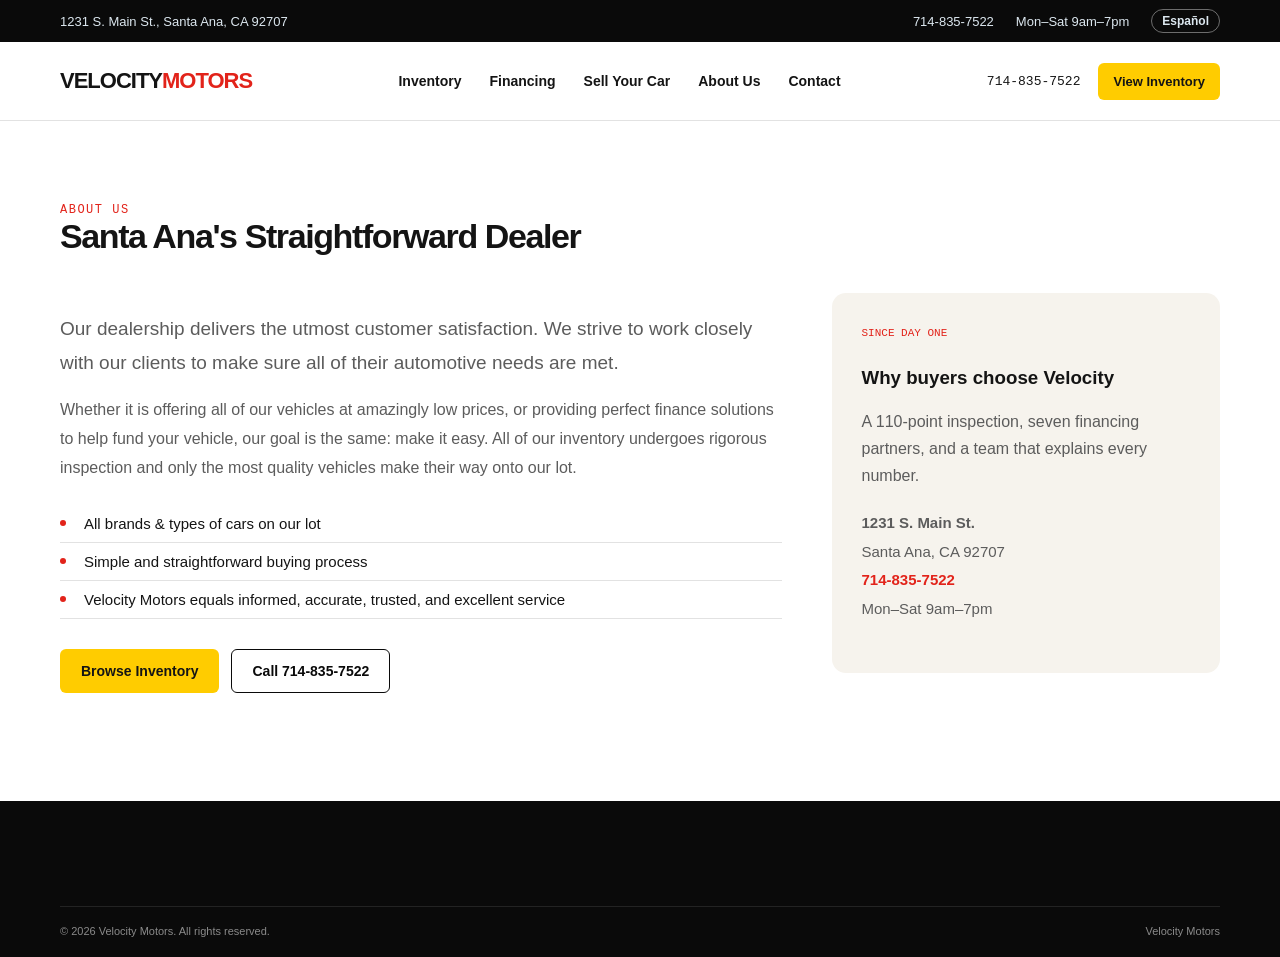
==== about.html @ 2717da7c "Add files via upload" ====
<!DOCTYPE html>
<html lang="en">
<head>
<meta charset="UTF-8"><meta name="viewport" content="width=device-width,initial-scale=1">
<title>About Us | Velocity Motors</title><link rel="stylesheet" href="styles.css">
</head>
<body>
<div class="topbar"><div class="container"><span>1231 S. Main St., Santa Ana, CA 92707</span><div class="topbar-links"><a href="tel:714-835-7522">714-835-7522</a><span data-en="Mon–Sat 9am–7pm" data-es="Lun–Sáb 9am–7pm">Mon–Sat 9am–7pm</span><button id="langToggle" class="lang-toggle">Español</button></div></div></div>
<header class="header"><div class="container"><a href="index.html" class="logo">VELOCITY<span>MOTORS</span></a><nav class="nav"><a href="inventory.html" data-en="Inventory" data-es="Inventario">Inventory</a><a href="financing.html" data-en="Financing" data-es="Financiamiento">Financing</a><a href="sell-your-car.html" data-en="Sell Your Car" data-es="Vende tu Auto">Sell Your Car</a><a href="about.html" data-en="About Us" data-es="Sobre Nosotros">About Us</a><a href="index.html#visit" data-en="Contact" data-es="Contacto">Contact</a></nav><div class="header-cta"><span class="phone-cta">714-835-7522</span><a href="inventory.html" class="btn btn-primary btn-sm" data-en="View Inventory" data-es="Ver Inventario">View Inventory</a></div></div></header>

<main class="section"><div class="container">
<div class="section-head"><div>
  <span class="eyebrow" style="color:var(--red)" data-en="About Us" data-es="Sobre Nosotros">About Us</span>
  <h2 data-en="Santa Ana's Straightforward Dealer" data-es="El Distribuidor Honesto de Santa Ana">Santa Ana's Straightforward Dealer</h2>
</div></div>

<div class="about-grid">
  <div>
    <p class="about-lead" data-en="Our dealership delivers the utmost customer satisfaction. We strive to work closely with our clients to make sure all of their automotive needs are met." data-es="Nuestro concesionario ofrece la máxima satisfacción al cliente. Nos esforzamos por trabajar de cerca con nuestros clientes para asegurarnos de que todas sus necesidades automotrices sean atendidas.">Our dealership delivers the utmost customer satisfaction. We strive to work closely with our clients to make sure all of their automotive needs are met.</p>
    <p data-en="Whether it is offering all of our vehicles at amazingly low prices, or providing perfect finance solutions to help fund your vehicle, our goal is the same: make it easy. All of our inventory undergoes rigorous inspection and only the most quality vehicles make their way onto our lot." data-es="Ya sea ofreciendo todos nuestros vehículos a precios increíblemente bajos, o brindando las soluciones de financiamiento perfectas para ayudarte a costear tu vehículo, nuestro objetivo es el mismo: hacerlo fácil. Todo nuestro inventario pasa por una inspección rigurosa y solo los vehículos de mayor calidad llegan a nuestro lote.">Whether it is offering all of our vehicles at amazingly low prices, or providing perfect finance solutions to help fund your vehicle, our goal is the same: make it easy. All of our inventory undergoes rigorous inspection and only the most quality vehicles make their way onto our lot.</p>

    <ul class="about-list">
      <li><span class="dot"></span><span data-en="All brands & types of cars on our lot" data-es="Todas las marcas y tipos de autos en nuestro lote">All brands & types of cars on our lot</span></li>
      <li><span class="dot"></span><span data-en="Simple and straightforward buying process" data-es="Proceso de compra simple y directo">Simple and straightforward buying process</span></li>
      <li><span class="dot"></span><span data-en="Velocity Motors equals informed, accurate, trusted, and excellent service" data-es="Velocity Motors es sinónimo de servicio informado, preciso, confiable y excelente">Velocity Motors equals informed, accurate, trusted, and excellent service</span></li>
    </ul>

    <div class="hero-actions" style="margin-top:10px">
      <a href="inventory.html" class="btn btn-primary" data-en="Browse Inventory" data-es="Ver Inventario">Browse Inventory</a>
      <a href="tel:714-835-7522" class="btn btn-outline" data-en="Call 714-835-7522" data-es="Llamar al 714-835-7522">Call 714-835-7522</a>
    </div>
  </div>

  <div class="about-side">
    <div class="feature-num" style="color:var(--red)" data-en="Since Day One" data-es="Desde el Primer Día">Since Day One</div>
    <h3 data-en="Why buyers choose Velocity" data-es="Por qué los compradores eligen Velocity">Why buyers choose Velocity</h3>
    <p style="color:var(--muted);line-height:1.7;margin:10px 0 20px" data-en="A 110-point inspection, seven financing partners, and a team that explains every number." data-es="Una inspección de 110 puntos, siete socios de financiamiento, y un equipo que explica cada número.">A 110-point inspection, seven financing partners, and a team that explains every number.</p>
    <p style="font-size:15px;line-height:1.9">
      <strong>1231 S. Main St.</strong><br>Santa Ana, CA 92707<br>
      <a href="tel:714-835-7522" style="color:var(--red);font-weight:600">714-835-7522</a><br>
      <span data-en="Mon–Sat 9am–7pm" data-es="Lun–Sáb 9am–7pm">Mon–Sat 9am–7pm</span>
    </p>
  </div>
</div>

</div></main>

<footer class="footer"><div class="container"><div class="footer-bottom"><span data-en="© 2026 Velocity Motors. All rights reserved." data-es="© 2026 Velocity Motors. Todos los derechos reservados.">© 2026 Velocity Motors. All rights reserved.</span><a href="index.html">Velocity Motors</a></div></div></footer>
<script src="script.js"></script>
</body></html>
---- styles.css ----
:root{
  --navy:#0a0a0a;
  --navy-2:#222;
  --orange:#ffcc00;
  --orange-2:#e0b400;
  --red:#e2231a;
  --red-2:#b81b13;
  --cream:#f6f3ed;
  --white:#fff;
  --ink:#141414;
  --muted:#5c5c5c;
  --line:#e2e2e2;
  --shadow:0 18px 50px rgba(0,0,0,.18);
}
*{box-sizing:border-box}
html{scroll-behavior:smooth}
body{margin:0;font-family:Inter,Arial,sans-serif;color:var(--ink);background:#fff}
a{text-decoration:none;color:inherit}
img{max-width:100%;display:block}
.container{width:min(1160px,calc(100% - 40px));margin:auto}
.topbar{background:var(--navy);color:#dce7ef;font-size:13px;padding:9px 0}
.topbar .container,.header .container{display:flex;align-items:center;justify-content:space-between;gap:20px}
.topbar-links{display:flex;align-items:center;gap:22px}
.topbar-links a:hover{color:var(--orange)}
.header{background:#fff;border-bottom:1px solid var(--line);position:sticky;top:0;z-index:20}
.header .container{height:78px}
.logo,.footer-logo{font-family:"Space Grotesk",Arial,sans-serif;font-weight:700;font-size:22px;letter-spacing:-1px}
.logo span,.footer-logo span{color:var(--red)}
.nav{display:flex;gap:28px;font-size:14px;font-weight:600}
.nav a:hover{color:var(--red)}
.header-cta{display:flex;align-items:center;gap:18px}
.lang-toggle{background:transparent;border:1px solid rgba(255,255,255,.4);color:#dce7ef;font-size:12px;font-weight:600;padding:4px 10px;border-radius:20px;cursor:pointer;transition:.2s ease}
.lang-toggle:hover{background:var(--orange);border-color:var(--orange);color:var(--ink)}
.phone-cta{font-family:"IBM Plex Mono",monospace;font-size:13px}
.btn{display:inline-flex;align-items:center;justify-content:center;border:1px solid transparent;padding:13px 20px;border-radius:6px;font-weight:700;font-size:14px;transition:.2s ease;cursor:pointer}
.btn:hover{transform:translateY(-1px)}
.btn-primary{background:var(--orange);color:var(--ink)}.btn-primary:hover{background:var(--orange-2)}
.btn-secondary{background:var(--navy);color:#fff}.btn-secondary:hover{background:var(--navy-2)}
.btn-outline{border-color:var(--navy);color:var(--navy);background:#fff}
.btn-outline:hover{background:var(--navy);color:#fff}
.btn-outline-light{border-color:rgba(255,255,255,.45);color:#fff;background:transparent}
.btn-outline-light:hover{background:#fff;color:var(--navy)}
.btn-sm{padding:10px 14px;font-size:13px}.btn-block{width:100%}
.hero{background:linear-gradient(110deg,#000 0%,#161616 64%,#252525 100%);color:#fff;position:relative;overflow:hidden}
.hero-carousel{position:absolute;inset:0;z-index:0}
.hero-carousel-slide{position:absolute;inset:0;width:100%;height:100%;object-fit:cover;opacity:0;transition:opacity 1.6s ease}
.hero-carousel-slide.active{opacity:1}
.hero-inner{position:relative;z-index:1;min-height:560px;padding:75px 0;display:flex;align-items:center}
.hero-text-panel{max-width:640px}
.hero-text-panel h1,.hero-text-panel .eyebrow,.hero-text-panel p,.hero-text-panel .hero-stat-num,.hero-text-panel .hero-stat-label{text-shadow:0 2px 14px rgba(0,0,0,.85)}
.hero:after{content:"";position:absolute;width:520px;height:520px;border:1px solid rgba(255,255,255,.08);border-radius:50%;right:-170px;top:-170px}
.eyebrow{font-family:"IBM Plex Mono",monospace;color:var(--red);font-size:12px;text-transform:uppercase;letter-spacing:1.5px}
h1,h2,h3,h4{font-family:"Space Grotesk",Arial,sans-serif}
h1{font-size:clamp(42px,5vw,68px);line-height:.98;letter-spacing:-3px;margin:18px 0 22px}
.hero p{color:#cfcfcf;max-width:650px;line-height:1.7;font-size:17px}
.hero-actions{display:flex;gap:12px;flex-wrap:wrap;margin:30px 0}
.hero-stats{display:flex;gap:42px;margin-top:45px}
.hero-stat-num{font-family:"IBM Plex Mono",monospace;font-size:25px;font-weight:500}
.hero-stat-label{font-size:11px;text-transform:uppercase;letter-spacing:1px;color:#a3a3a3;margin-top:5px}
.search-card{background:#fff;color:var(--ink);padding:30px;border-radius:10px;box-shadow:var(--shadow);position:relative;z-index:2}
.search-card h3{font-size:24px;margin:0 0 5px}.sub{color:var(--muted);font-size:14px;margin:0}
.search-row{display:grid;grid-template-columns:1fr 1fr;gap:12px;margin-top:18px}
.field label{display:block;font-size:11px;font-weight:700;text-transform:uppercase;letter-spacing:.7px;margin-bottom:7px;color:#63707c}
select{width:100%;padding:12px;border:1px solid var(--line);border-radius:5px;background:#fff;font:inherit;color:var(--ink)}
.search-card .btn{margin-top:20px}
.trust-strip{background:var(--orange);color:var(--ink)}
.trust-strip .container{display:grid;grid-template-columns:repeat(4,1fr)}
.trust-item{padding:17px 12px;font-size:12px;font-weight:700;text-align:center;border-right:1px solid rgba(0,0,0,.15)}
.trust-item:last-child{border:0}.dot{display:inline-block;width:6px;height:6px;border-radius:50%;background:var(--red);margin-right:8px;vertical-align:2px}
.section{padding:78px 0}
.section-head{display:flex;justify-content:space-between;align-items:end;margin-bottom:30px}
.section-head h2{font-size:34px;letter-spacing:-1.4px;margin:0 0 7px}
.recently-added-head{align-items:start;gap:40px}
.recently-added-head>div:first-child{flex:1;min-width:260px}
.recently-added-head .search-card{width:420px;flex-shrink:0}
.grid-cards{display:grid;grid-template-columns:repeat(3,1fr);gap:22px}
.car-card{border:1px solid var(--line);border-radius:9px;overflow:hidden;background:#fff;transition:.2s}
.car-card:hover{box-shadow:var(--shadow);transform:translateY(-3px)}
.car-card-img{height:220px;background:#e9edf0;position:relative;overflow:hidden}
.car-card-img img{width:100%;height:100%;object-fit:cover}
.card-photo-link{position:absolute;inset:0;display:block}
.card-photo-slide{position:absolute;inset:0;width:100%;height:100%;object-fit:cover;opacity:0;transition:opacity .3s ease}
.card-photo-slide.active{opacity:1}
.card-photo-nav{position:absolute;top:50%;transform:translateY(-50%);width:28px;height:28px;border-radius:50%;border:none;background:rgba(10,10,10,.55);color:#fff;font-size:16px;cursor:pointer;display:flex;align-items:center;justify-content:center;line-height:1;z-index:3}
.card-photo-nav:hover{background:var(--red)}
.card-photo-nav.prev{left:8px}
.card-photo-nav.next{right:8px}
.card-photo-counter{position:absolute;bottom:8px;right:10px;background:rgba(10,10,10,.6);color:#fff;font-size:10px;padding:2px 7px;border-radius:20px;font-family:"IBM Plex Mono",monospace;z-index:3}
.car-badge{position:absolute;top:13px;left:13px;background:var(--navy);color:#fff;padding:7px 9px;border-radius:4px;font-size:10px;font-weight:700;text-transform:uppercase;z-index:2}
.car-badge.new{background:var(--red)}
.car-badge.sold{background:var(--ink)}
.car-card.sold .car-card-img img{filter:grayscale(35%);opacity:.85}
.car-card.sold .car-card-body{padding-bottom:24px}
.car-card-body{padding:20px}.car-card h3{font-size:19px;margin:0 0 9px}
.car-meta{display:flex;gap:8px;color:var(--muted);font-size:12px}
.odometer{font-family:"IBM Plex Mono",monospace}
.car-price-row{display:flex;align-items:end;justify-content:space-between;margin-top:22px}
.car-price{font-size:22px;font-weight:700}.car-price .label{display:block;font-size:10px;color:var(--muted);text-transform:uppercase;letter-spacing:.6px;margin-bottom:3px}
.features{background:var(--navy);color:#fff}
.grid-3{display:grid;grid-template-columns:repeat(3,1fr);gap:18px}
.feature-card{border:1px solid rgba(255,255,255,.12);padding:30px;border-radius:8px;background:rgba(255,255,255,.03)}
.feature-num{font-family:"IBM Plex Mono",monospace;color:var(--red);text-transform:uppercase;font-size:11px;margin-bottom:28px}
.feature-card h3{font-size:22px;line-height:1.1}.feature-card p{color:#b4b4b4;line-height:1.7;font-size:14px}
.cta-band{text-align:center;padding:75px 0;background:var(--cream)}
.cta-band h2{font-size:42px;margin:0 0 12px}.cta-band p{color:var(--muted);margin:0 auto;max-width:620px;line-height:1.6}
.cta-band .hero-actions{justify-content:center}
.request-band{background:var(--ink);color:#fff;border-radius:14px;margin-top:56px;overflow:hidden}
.request-inner{display:grid;grid-template-columns:1fr 1fr;gap:0}
.request-copy{padding:50px 46px;display:flex;flex-direction:column;justify-content:center}
.request-copy h2{font-size:32px;margin:14px 0 14px;letter-spacing:-1px}
.request-copy p{color:#c9c9c9;line-height:1.7;font-size:15px;max-width:420px}
.request-form{border-radius:0;box-shadow:none;padding:40px 46px}
.request-form textarea{width:100%;padding:12px;border:1px solid var(--line);border-radius:5px;background:#fff;font:inherit;color:var(--ink);resize:vertical}
.request-form input{width:100%;padding:12px;border:1px solid var(--line);border-radius:5px;background:#fff;font:inherit;color:var(--ink)}
.request-form .btn{margin-top:18px}
.form-status{font-size:13px;margin:12px 0 0;min-height:16px}
.form-status.success{color:var(--red)}
.form-status.error{color:var(--red);font-weight:600}
.visit-grid{display:grid;grid-template-columns:1fr 1fr;gap:50px;align-items:center}
.map-frame{border-radius:12px;overflow:hidden;box-shadow:var(--shadow);line-height:0}
.am-embed{border:1px solid var(--line);border-radius:12px;overflow:hidden;background:#fafafa}
.am-embed iframe{display:block}
.am-fallback{font-size:12px;color:var(--muted);text-align:center;padding:10px;margin:0;border-top:1px solid var(--line)}
.am-fallback-link{color:var(--red);font-weight:600}
.am-embed-preview{max-height:620px;overflow:hidden;position:relative}
.am-embed-preview:after{content:"";position:absolute;bottom:36px;left:0;right:0;height:80px;background:linear-gradient(rgba(255,255,255,0),#fff)}
.finance-grid{display:grid;grid-template-columns:1.1fr .9fr;gap:50px;align-items:start;margin-top:10px}
.finance-calc select{width:100%;padding:12px;border:1px solid var(--line);border-radius:5px;background:#fff;font:inherit;color:var(--ink)}
.finance-result{background:var(--ink);color:#fff;border-radius:10px;padding:20px 22px;margin-top:20px;display:flex;flex-direction:column;gap:6px}
.finance-result-label{font-size:12px;text-transform:uppercase;letter-spacing:.5px;color:#b4b4b4}
.finance-result-num{font-family:"IBM Plex Mono",monospace;font-size:34px;font-weight:500;color:var(--orange)}
.finance-disclaimer{font-size:11.5px;color:var(--muted);line-height:1.6;margin-top:14px}
.finance-cta{background:var(--cream);border-radius:14px;padding:44px 40px}
.about-grid{display:grid;grid-template-columns:1.3fr .7fr;gap:50px;align-items:start;margin-top:10px}
.about-lead{font-size:19px;line-height:1.6;color:var(--ink);font-weight:500;margin-bottom:16px}
.about-grid p{line-height:1.8;color:var(--muted);margin-bottom:16px}
.about-list{list-style:none;padding:0;margin:22px 0 30px}
.about-list li{display:flex;align-items:center;gap:10px;padding:10px 0;border-bottom:1px solid var(--line);font-size:15px}
.about-list .dot{background:var(--red);flex-shrink:0}
.about-side{background:var(--cream);border-radius:14px;padding:34px 30px;height:max-content}
.credit-app-form{max-width:700px;margin-top:10px}
.credit-app-form textarea{width:100%;padding:12px;border:1px solid var(--line);border-radius:5px;background:#fff;font:inherit;color:var(--ink)}
.credit-app-form select{width:100%;padding:12px;border:1px solid var(--line);border-radius:5px;background:#fff;font:inherit;color:var(--ink)}
.credit-app-form input{width:100%;padding:12px;border:1px solid var(--line);border-radius:5px;background:#fff;font:inherit;color:var(--ink)}
.credit-app-form .btn{margin-top:20px}
.gallery-main{position:relative;border-radius:9px;overflow:hidden;background:#f0f0f0;aspect-ratio:4/3}
.gallery-main img{width:100%;height:100%;object-fit:cover}
.gallery-nav{position:absolute;top:50%;transform:translateY(-50%);width:38px;height:38px;border-radius:50%;border:none;background:rgba(10,10,10,.55);color:#fff;font-size:20px;cursor:pointer;display:flex;align-items:center;justify-content:center;line-height:1}
.gallery-nav:hover{background:var(--red)}
.gallery-nav.prev{left:12px}
.gallery-nav.next{right:12px}
.gallery-counter{position:absolute;bottom:10px;right:12px;background:rgba(10,10,10,.6);color:#fff;font-size:12px;padding:3px 9px;border-radius:20px;font-family:"IBM Plex Mono",monospace}
.gallery-thumbs{display:flex;gap:8px;margin-top:10px;overflow-x:auto;padding-bottom:4px}
.gallery-thumb{width:72px;height:54px;object-fit:cover;border-radius:6px;cursor:pointer;opacity:.55;flex-shrink:0;border:2px solid transparent;transition:.15s ease}
.gallery-thumb:hover{opacity:.85}
.gallery-thumb.active{opacity:1;border-color:var(--red)}
.spec-sheet{margin-top:30px}
.spec-sheet h3{font-size:18px;margin-bottom:14px}
.vehicle-detail-grid{display:grid;grid-template-columns:1.2fr .8fr;gap:30px}
@media(max-width:900px){
  .vehicle-detail-grid{grid-template-columns:1fr}
}
.spec-grid{display:grid;grid-template-columns:1fr 1fr;gap:0;border:1px solid var(--line);border-radius:8px;overflow:hidden}
.spec-row{display:flex;justify-content:space-between;padding:12px 16px;border-bottom:1px solid var(--line);border-right:1px solid var(--line);font-size:14px}
.spec-row:nth-child(2n){border-right:none}
.spec-label{color:var(--muted)}
.spec-value{font-weight:600;text-align:right}
@media(max-width:900px){
  .spec-grid{grid-template-columns:1fr}
  .spec-row:nth-child(2n){border-right:1px solid var(--line)}
}
@media(max-width:900px){
  .finance-grid{grid-template-columns:1fr}
  .about-grid{grid-template-columns:1fr}
}
@media(max-width:900px){
  .request-inner{grid-template-columns:1fr}
  .request-copy,.request-form{padding:34px 26px}
  .visit-grid{grid-template-columns:1fr}
}
.footer{background:var(--navy);color:#b9b9b9;padding:60px 0 20px}
.footer-grid{display:grid;grid-template-columns:1.4fr repeat(3,1fr);gap:40px}
.footer-logo{color:#fff;margin-bottom:18px}.footer h4{color:#fff;font-size:13px;text-transform:uppercase;letter-spacing:.8px}
.footer ul{list-style:none;padding:0;margin:0}.footer li{margin:12px 0;font-size:13px}.footer li a:hover{color:#fff}
.footer-bottom{border-top:1px solid rgba(255,255,255,.1);margin-top:45px;padding-top:18px;display:flex;justify-content:space-between;font-size:11px;color:#8a8a8a}
@media(max-width:900px){
  .nav{display:none}.hero-inner{grid-template-columns:1fr;padding:55px 0}.search-card{max-width:650px}
  .grid-cards,.grid-3{grid-template-columns:1fr 1fr}.trust-strip .container{grid-template-columns:1fr 1fr}
  .footer-grid{grid-template-columns:1fr 1fr}
}
@media(max-width:620px){
  .container{width:min(100% - 28px,1160px)}.topbar .container{font-size:11px}.topbar-links{gap:10px}
  .header .container{height:66px}.header-cta .phone-cta{display:none}.header-cta .btn{padding:9px 10px}
  h1{letter-spacing:-2px}.hero-inner{min-height:auto}.hero-stats{gap:22px}.hero-stat-num{font-size:20px}
  .search-row,.grid-cards,.grid-3,.footer-grid{grid-template-columns:1fr}.trust-strip .container{grid-template-columns:1fr}
  .trust-item{text-align:left;border-right:0;border-bottom:1px solid rgba(255,255,255,.2)}
  .section{padding:55px 0}.section-head{align-items:start;gap:15px;flex-direction:column}.cta-band h2{font-size:32px}
  .recently-added-head .search-card{width:100%}
  .footer-bottom{flex-direction:column;gap:8px}
}
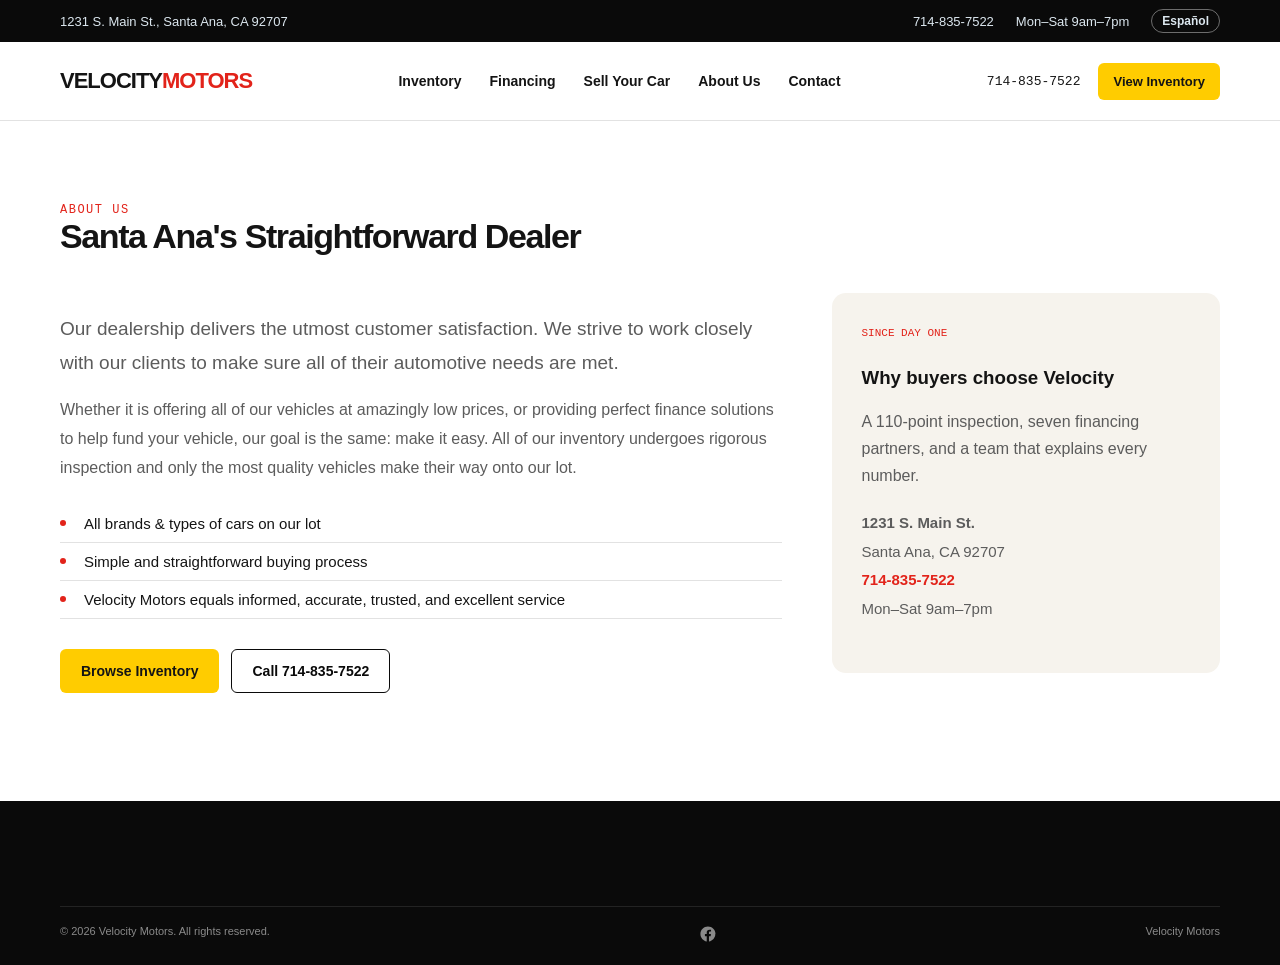
==== commit e57cc2ec: "Add social media links to footer in about.html" ====
--- a/about.html
+++ b/about.html
@@ -45,6 +45,6 @@
 
 </div></main>
 
-<footer class="footer"><div class="container"><div class="footer-bottom"><span data-en="© 2026 Velocity Motors. All rights reserved." data-es="© 2026 Velocity Motors. Todos los derechos reservados.">© 2026 Velocity Motors. All rights reserved.</span><a href="index.html">Velocity Motors</a></div></div></footer>
+<footer class="footer"><div class="container"><div class="footer-bottom"><span data-en="© 2026 Velocity Motors. All rights reserved." data-es="© 2026 Velocity Motors. Todos los derechos reservados.">© 2026 Velocity Motors. All rights reserved.</span><div class="footer-social"><a href="https://www.facebook.com/velocitymotorsoc714/" target="_blank" rel="noopener" aria-label="Facebook"><svg xmlns="http://www.w3.org/2000/svg" viewBox="0 0 24 24" width="18" height="18" fill="currentColor"><path d="M22 12.06C22 6.48 17.52 2 11.94 2S1.88 6.48 1.88 12.06c0 5.02 3.66 9.18 8.44 9.94v-7.03H7.9v-2.91h2.42V9.91c0-2.39 1.42-3.71 3.6-3.71 1.04 0 2.13.19 2.13.19v2.35h-1.2c-1.18 0-1.55.74-1.55 1.5v1.8h2.64l-.42 2.91h-2.22V22c4.78-.76 8.44-4.92 8.44-9.94z"/></svg></a></div><a href="index.html">Velocity Motors</a></div></div></footer>
 <script src="script.js"></script>
 </body></html>
--- a/styles.css
+++ b/styles.css
@@ -92,6 +92,13 @@
 .car-badge.sold{background:var(--ink)}
 .car-card.sold .car-card-img img{filter:grayscale(35%);opacity:.85}
 .car-card.sold .car-card-body{padding-bottom:24px}
+.coming-soon-img{background:var(--navy)}
+.coming-soon-badge{background:var(--orange);color:var(--ink)}
+.coming-soon-photo{width:100%;height:100%;object-fit:cover;object-position:center 30%}
+.coming-soon-img::after{content:"";position:absolute;inset:0;background:linear-gradient(180deg,rgba(0,0,0,.1) 0%,rgba(0,0,0,.6) 100%);pointer-events:none}
+.coming-soon-placeholder{position:absolute;inset:0;align-items:center;justify-content:center;color:rgba(255,255,255,.55)}
+.coming-soon-caption{position:absolute;bottom:10px;left:13px;color:#fff;font-size:11px;font-weight:600;text-transform:uppercase;letter-spacing:.5px;z-index:2;text-shadow:0 1px 3px rgba(0,0,0,.6)}
+.car-card.coming-soon .car-card-body h3{color:var(--ink)}
 .car-card-body{padding:20px}.car-card h3{font-size:19px;margin:0 0 9px}
 .car-meta{display:flex;gap:8px;color:var(--muted);font-size:12px}
 .odometer{font-family:"IBM Plex Mono",monospace}
